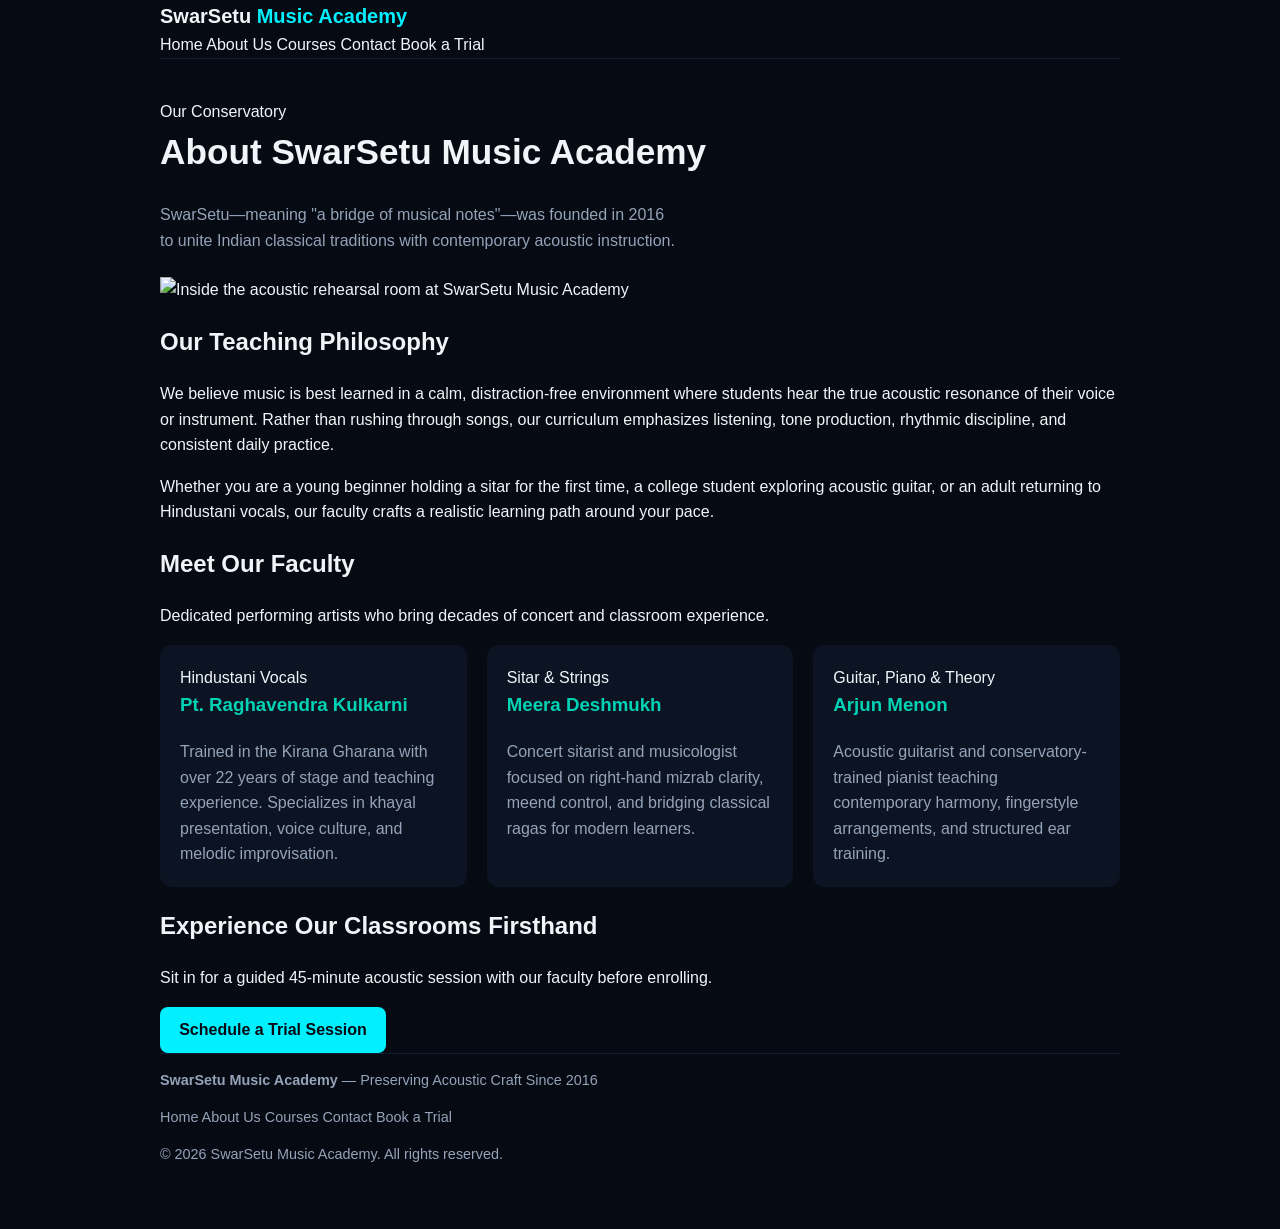
==== about.html @ fc927bda "Add about.html for Academy information" ====
<!DOCTYPE html>
<html lang="en">
<head>
  <meta charset="UTF-8">
  <meta name="viewport" content="width=device-width, initial-scale=1.0">
  <title>About Us | SwarSetu Music Academy</title>
  <link rel="stylesheet" href="style.css">
</head>
<body>

  <header class="site-header">
    <a href="index.html" class="brand">SwarSetu <span>Music Academy</span></a>
    <nav class="main-nav">
      <a href="index.html">Home</a>
      <a href="about.html" class="active">About Us</a>
      <a href="courses.html">Courses</a>
      <a href="contact.html">Contact</a>
      <a href="book-trial.html" class="nav-cta">Book a Trial</a>
    </nav>
  </header>

  <main>
    <section class="page-header">
      <span class="eyebrow">Our Conservatory</span>
      <h1>About SwarSetu Music Academy</h1>
      <p class="lead">
        SwarSetu—meaning "a bridge of musical notes"—was founded in 2016 to unite
        Indian classical traditions with contemporary acoustic instruction.
      </p>
    </section>

    <section class="content-section">
      <!--
        IMAGE PLACEHOLDER INSTRUCTIONS:
        This uses the same "academy.jpg" placed in your main project folder.
        If you want a second photo for this page, save another copyright-free image
        in the same folder and update src="academy.jpg" to your new filename.
      -->
      <img
        src="academy.jpg"
        alt="Inside the acoustic rehearsal room at SwarSetu Music Academy"
        class="feature-img"
      >

      <h2>Our Teaching Philosophy</h2>
      <p>
        We believe music is best learned in a calm, distraction-free environment where
        students hear the true acoustic resonance of their voice or instrument. Rather than
        rushing through songs, our curriculum emphasizes listening, tone production, rhythmic
        discipline, and consistent daily practice.
      </p>
      <p>
        Whether you are a young beginner holding a sitar for the first time, a college student
        exploring acoustic guitar, or an adult returning to Hindustani vocals, our faculty crafts
        a realistic learning path around your pace.
      </p>
    </section>

    <section class="content-section">
      <h2>Meet Our Faculty</h2>
      <p class="section-intro">
        Dedicated performing artists who bring decades of concert and classroom experience.
      </p>
      <section class="card-grid">
        <article class="card">
          <span class="badge">Hindustani Vocals</span>
          <h3>Pt. Raghavendra Kulkarni</h3>
          <p>
            Trained in the Kirana Gharana with over 22 years of stage and teaching experience.
            Specializes in khayal presentation, voice culture, and melodic improvisation.
          </p>
        </article>

        <article class="card">
          <span class="badge">Sitar &amp; Strings</span>
          <h3>Meera Deshmukh</h3>
          <p>
            Concert sitarist and musicologist focused on right-hand mizrab clarity, meend
            control, and bridging classical ragas for modern learners.
          </p>
        </article>

        <article class="card">
          <span class="badge">Guitar, Piano &amp; Theory</span>
          <h3>Arjun Menon</h3>
          <p>
            Acoustic guitarist and conservatory-trained pianist teaching contemporary harmony,
            fingerstyle arrangements, and structured ear training.
          </p>
        </article>
      </section>
    </section>

    <section class="cta-banner">
      <h2>Experience Our Classrooms Firsthand</h2>
      <p>
        Sit in for a guided 45-minute acoustic session with our faculty before enrolling.
      </p>
      <a href="book-trial.html" class="btn btn-primary">Schedule a Trial Session</a>
    </section>
  </main>

  <footer class="site-footer">
    <p><strong>SwarSetu Music Academy</strong> &mdash; Preserving Acoustic Craft Since 2016</p>
    <nav class="footer-nav">
      <a href="index.html">Home</a>
      <a href="about.html">About Us</a>
      <a href="courses.html">Courses</a>
      <a href="contact.html">Contact</a>
      <a href="book-trial.html">Book a Trial</a>
    </nav>
    <p class="copyright">&copy; 2026 SwarSetu Music Academy. All rights reserved.</p>
  </footer>

</body>
</html>
---- style.css ----
:root {
  --bg: #060a12;
  --surface: #0c1424;
  --surface-soft: #111d33;
  --cyan: #00f0ff;
  --aqua: #00d2b4;
  --text: #f1f5f9;
  --muted: #94a3b8;
  --radius: 12px;
}

html {
  scroll-behavior: smooth;
}

body {
  /* Layer a dark gradient over an optional copyright-free local image (studio-bg.jpg) */
  background-color: var(--bg);
  background-image:
    linear-gradient(180deg, rgba(6, 10, 18, 0.88), rgba(6, 10, 18, 0.96)),
    url("studio-bg.jpg");
  background-size: cover;
  background-position: center;
  background-attachment: fixed;
  color: var(--text);
  font-family: sans-serif;
  line-height: 1.6;
  margin: 0;
  padding: 0 1.25rem 3rem;
}

main,
.site-header,
.site-footer {
  max-width: 960px;
  margin-inline: auto;
}

a {
  color: inherit;
  text-decoration: none;
}

/* Flexbox for header and footer alignment */
.site-header {
  border-bottom: 1px solid var(--surface-soft);
  margin-bottom: 2.5rem;
}

.nav-row,
.footer-row,
.hero-buttons {
  display: flex;
  justify-content: space-between;
  align-items: center;
  flex-wrap: wrap;
  gap: 1rem;
  padding-block: 1rem;
}

.hero-buttons {
  justify-content: flex-start;
  padding-block: 0;
}

.nav-links {
  display: flex;
  align-items: center;
  flex-wrap: wrap;
  gap: 1.25rem;
}

.nav-links a:not(.btn),
.footer-link {
  color: var(--muted);
  transition: color 0.25s ease;
}

.nav-links a:not(.btn):hover,
.footer-link:hover {
  color: var(--cyan);
}

.brand {
  font-size: 1.25rem;
  font-weight: bold;
}

.brand span {
  color: var(--cyan);
}

/* Hero & Section Spacing */
.hero {
  background: var(--surface);
  padding: 2rem;
  border-radius: var(--radius);
  margin-bottom: 2.5rem;
}

.tag {
  color: var(--aqua);
  font-size: 0.85rem;
  font-weight: bold;
  text-transform: uppercase;
  margin-top: 0;
}

h1 {
  font-size: 2.2rem;
  line-height: 1.2;
  margin-top: 0.4rem;
}

h1 span {
  color: var(--cyan);
}

.lead {
  color: var(--muted);
  max-width: 58ch;
  margin-bottom: 1.5rem;
}

.section-box {
  margin-bottom: 2.5rem;
}

.section-box h2 {
  margin-bottom: 1rem;
}

/* CSS Grid for course cards */
.card-grid {
  display: grid;
  grid-template-columns: repeat(auto-fit, minmax(240px, 1fr));
  gap: 1.25rem;
}

.card {
  background: var(--surface);
  padding: 1.25rem;
  border-radius: var(--radius);
  transition: transform 0.25s ease, background 0.25s ease;
}

.card:hover {
  transform: translateY(-4px);
  background: var(--surface-soft);
}

.card h3 {
  margin-top: 0;
  color: var(--aqua);
}

.card p {
  color: var(--muted);
  margin-bottom: 0;
}

/* Course detail toggle inside each card */
.course-detail {
  margin-top: 0.9rem;
  padding-top: 0.75rem;
  border-top: 1px solid var(--surface-soft);
}

.course-detail summary {
  color: var(--cyan);
  font-size: 0.9rem;
}

/* Buttons with :hover and transition */
.btn,
.btn-outline {
  display: inline-block;
  padding: 0.65rem 1.2rem;
  border-radius: 8px;
  font-weight: bold;
  border: none;
  cursor: pointer;
  transition: transform 0.25s ease, background 0.25s ease, color 0.25s ease;
}

.btn {
  background: var(--cyan);
  color: var(--bg);
}

.btn:hover {
  background: var(--aqua);
  transform: translateY(-3px);
}

.btn-outline {
  background: var(--surface-soft);
  color: var(--text);
}

.btn-outline:hover {
  color: var(--cyan);
  transform: translateY(-3px);
}

/* FAQ <details> Accordions */
.faq-list {
  display: grid;
  gap: 0.9rem;
}

summary {
  font-weight: bold;
  cursor: pointer;
}

details p {
  margin-top: 0.7rem;
}

/* Trial Form */
.trial-form {
  display: grid;
  gap: 1rem;
  max-width: 520px;
}

.trial-form:hover {
  transform: none;
}

.field {
  display: grid;
  gap: 0.35rem;
}

label {
  font-size: 0.9rem;
  font-weight: bold;
}

input,
select {
  padding: 0.65rem 0.8rem;
  border-radius: 8px;
  border: 1px solid var(--surface-soft);
  background: var(--bg);
  color: var(--text);
  font-size: 0.95rem;
}

.site-footer {
  border-top: 1px solid var(--surface-soft);
  color: var(--muted);
  font-size: 0.9rem;
}
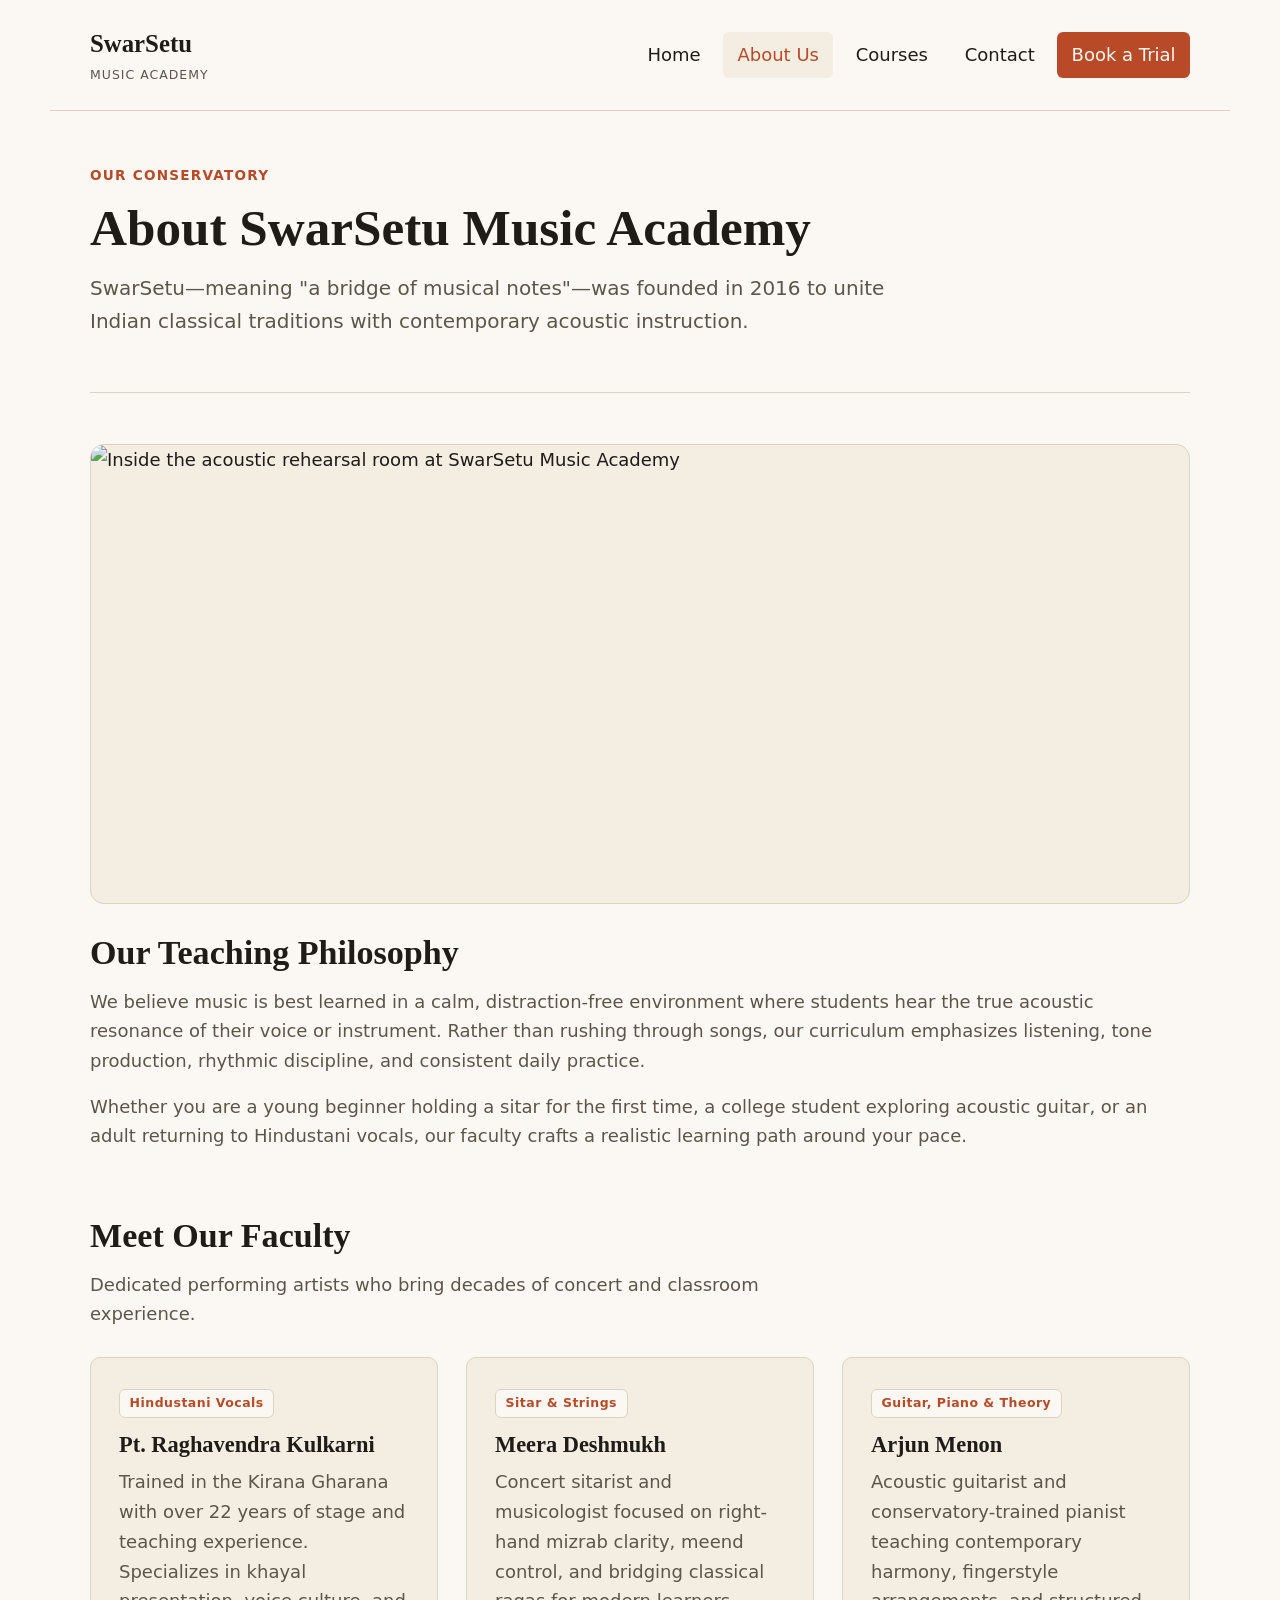
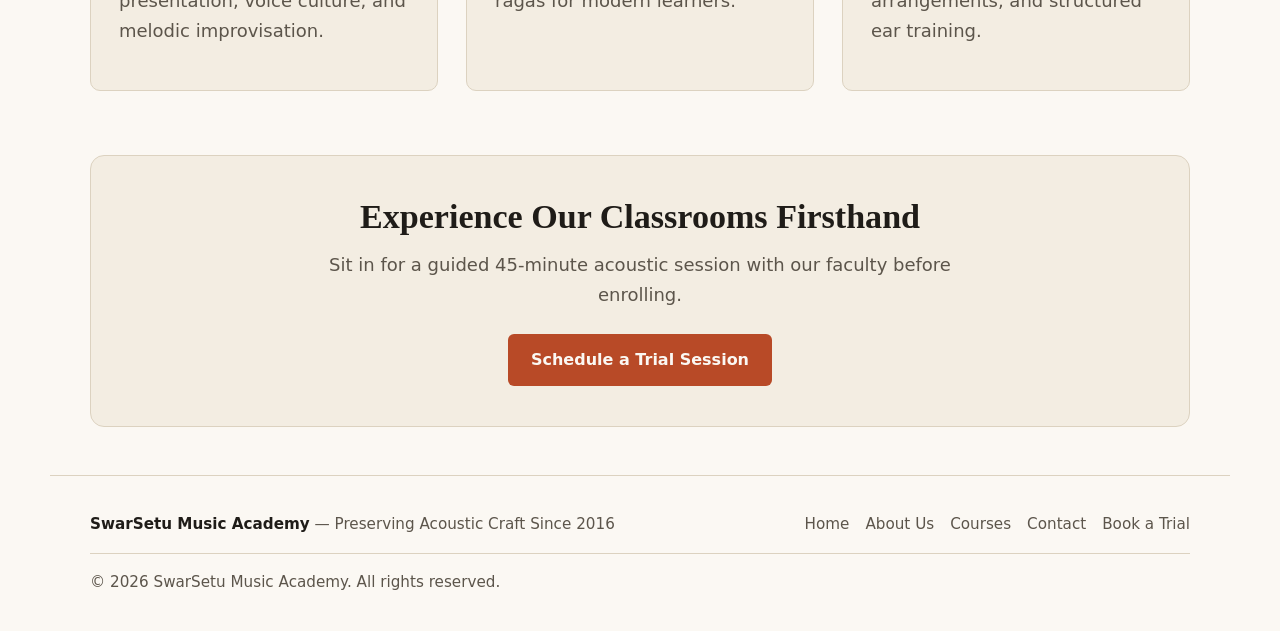
==== commit 463e0a34: "Change image source and clean up comments in about.html Updated image source to 'rehearsal-room.jpg'" ====
--- a/about.html
+++ b/about.html
@@ -30,14 +30,9 @@
     </section>
 
     <section class="content-section">
-      <!--
-        IMAGE PLACEHOLDER INSTRUCTIONS:
-        This uses the same "academy.jpg" placed in your main project folder.
-        If you want a second photo for this page, save another copyright-free image
-        in the same folder and update src="academy.jpg" to your new filename.
-      -->
+      
       <img
-        src="academy.jpg"
+        src="rehearsal-room.jpg.jpg"
         alt="Inside the acoustic rehearsal room at SwarSetu Music Academy"
         class="feature-img"
       >
--- a/style.css
+++ b/style.css
@@ -1,256 +1,521 @@
+/* =========================================================
+   SwarSetu Music Academy — Shared Stylesheet
+   Theme: Warm Acoustic Conservatory (Pure CSS3, Zero JS)
+   ========================================================= */
+
 :root {
-  --bg: #060a12;
-  --surface: #0c1424;
-  --surface-soft: #111d33;
-  --cyan: #00f0ff;
-  --aqua: #00d2b4;
-  --text: #f1f5f9;
-  --muted: #94a3b8;
-  --radius: 12px;
-}
-
-html {
-  scroll-behavior: smooth;
+  --bg-parchment: #fbf8f3;
+  --bg-sand: #f3ede2;
+  --text-charcoal: #1f1c18;
+  --text-muted: #5c554b;
+  --accent-terracotta: #b84a27;
+  --accent-terracotta-dark: #93381b;
+  --border-warm: #dcd2c0;
+  --radius-sm: 6px;
+  --radius-md: 10px;
+  --radius-lg: 14px;
+}
+
+/* Base Reset & Typography */
+*,
+*::before,
+*::after {
+  box-sizing: border-box;
 }
 
 body {
-  /* Layer a dark gradient over an optional copyright-free local image (studio-bg.jpg) */
-  background-color: var(--bg);
-  background-image:
-    linear-gradient(180deg, rgba(6, 10, 18, 0.88), rgba(6, 10, 18, 0.96)),
-    url("studio-bg.jpg");
-  background-size: cover;
-  background-position: center;
-  background-attachment: fixed;
-  color: var(--text);
-  font-family: sans-serif;
-  line-height: 1.6;
   margin: 0;
-  padding: 0 1.25rem 3rem;
-}
-
-main,
-.site-header,
-.site-footer {
-  max-width: 960px;
-  margin-inline: auto;
+  background-color: var(--bg-parchment);
+  color: var(--text-charcoal);
+  font-family: system-ui, -apple-system, "Segoe UI", Roboto, Helvetica, Arial, sans-serif;
+  font-size: clamp(1rem, 0.95rem + 0.25vw, 1.125rem);
+  line-height: 1.65;
+}
+
+h1,
+h2,
+h3 {
+  font-family: Georgia, "Times New Roman", serif;
+  font-weight: 700;
+  line-height: 1.25;
+  color: var(--text-charcoal);
+  margin-top: 0;
+}
+
+h1 {
+  font-size: clamp(2rem, 1.5rem + 2.4vw, 3.2rem);
+  margin-bottom: 0.75rem;
+}
+
+h2 {
+  font-size: clamp(1.5rem, 1.25rem + 1.1vw, 2.15rem);
+  margin-bottom: 0.75rem;
+}
+
+h3 {
+  font-size: clamp(1.2rem, 1.1rem + 0.4vw, 1.4rem);
+  margin-bottom: 0.5rem;
+}
+
+p {
+  margin-top: 0;
+  margin-bottom: 1rem;
+  color: var(--text-muted);
+}
+
+strong {
+  color: var(--text-charcoal);
 }
 
 a {
-  color: inherit;
+  color: var(--accent-terracotta);
   text-decoration: none;
-}
-
-/* Flexbox for header and footer alignment */
+  transition: color 0.2s ease, background-color 0.2s ease, border-color 0.2s ease;
+}
+
+a:hover {
+  color: var(--accent-terracotta-dark);
+}
+
+/* =========================================================
+   Header & Flexbox Navigation
+   ========================================================= */
 .site-header {
-  border-bottom: 1px solid var(--surface-soft);
-  margin-bottom: 2.5rem;
-}
-
-.nav-row,
-.footer-row,
-.hero-buttons {
+  max-width: 1180px;
+  margin: 0 auto;
+  padding: clamp(1rem, 2vw, 1.5rem) clamp(1rem, 4vw, 2.5rem);
+  border-bottom: 1px solid var(--border-warm);
   display: flex;
+  flex-wrap: wrap;
   justify-content: space-between;
   align-items: center;
+  gap: 1rem;
+}
+
+.brand {
+  font-family: Georgia, "Times New Roman", serif;
+  font-size: clamp(1.25rem, 1.1rem + 0.6vw, 1.55rem);
+  font-weight: 700;
+  color: var(--text-charcoal);
+}
+
+.brand span {
+  display: block;
+  font-family: system-ui, -apple-system, "Segoe UI", sans-serif;
+  font-size: 0.78rem;
+  font-weight: 500;
+  letter-spacing: 0.08em;
+  text-transform: uppercase;
+  color: var(--text-muted);
+}
+
+.brand:hover {
+  color: var(--accent-terracotta);
+}
+
+.main-nav {
+  display: flex;
+  flex-wrap: wrap;
+  align-items: center;
+  gap: 0.5rem;
+}
+
+.main-nav a {
+  padding: 0.5rem 0.9rem;
+  border-radius: var(--radius-sm);
+  color: var(--text-charcoal);
+  font-weight: 500;
+}
+
+.main-nav a:hover,
+.main-nav a.active {
+  background-color: var(--bg-sand);
+  color: var(--accent-terracotta);
+}
+
+.main-nav a.nav-cta {
+  background-color: var(--accent-terracotta);
+  color: #fbf8f3;
+}
+
+.main-nav a.nav-cta:hover,
+.main-nav a.nav-cta.active {
+  background-color: var(--accent-terracotta-dark);
+  color: #fbf8f3;
+}
+
+/* =========================================================
+   Main Layout & Sections
+   ========================================================= */
+main {
+  max-width: 1180px;
+  margin: 0 auto;
+  padding: clamp(1.5rem, 4vw, 3rem) clamp(1rem, 4vw, 2.5rem);
+}
+
+.hero,
+.page-header {
+  padding-bottom: clamp(1.5rem, 3vw, 2.5rem);
+  border-bottom: 1px solid var(--border-warm);
+  margin-bottom: clamp(2rem, 4vw, 3.25rem);
+}
+
+.eyebrow {
+  display: inline-block;
+  font-size: 0.85rem;
+  font-weight: 600;
+  letter-spacing: 0.09em;
+  text-transform: uppercase;
+  color: var(--accent-terracotta);
+  margin-bottom: 0.6rem;
+}
+
+.lead {
+  max-width: 65ch;
+  font-size: clamp(1.05rem, 1rem + 0.35vw, 1.25rem);
+  color: var(--text-muted);
+}
+
+.content-section {
+  margin-bottom: clamp(2.5rem, 5vw, 4rem);
+}
+
+.section-intro {
+  max-width: 62ch;
+  margin-bottom: 1.75rem;
+}
+
+/* =========================================================
+   Buttons & Flexbox Hero Actions
+   ========================================================= */
+.hero-actions {
+  display: flex;
+  flex-wrap: wrap;
+  gap: 0.9rem;
+  margin-top: 1.5rem;
+  margin-bottom: 2rem;
+}
+
+.btn {
+  display: inline-flex;
+  align-items: center;
+  justify-content: center;
+  padding: 0.75rem 1.4rem;
+  border-radius: var(--radius-sm);
+  font-size: 1rem;
+  font-weight: 600;
+  cursor: pointer;
+  border: 1px solid transparent;
+  transition: background-color 0.2s ease, color 0.2s ease, border-color 0.2s ease, transform 0.2s ease;
+}
+
+.btn-primary {
+  background-color: var(--accent-terracotta);
+  color: #fbf8f3;
+}
+
+.btn-primary:hover {
+  background-color: var(--accent-terracotta-dark);
+  color: #fbf8f3;
+  transform: translateY(-1px);
+}
+
+.btn-secondary {
+  background-color: var(--bg-sand);
+  color: var(--text-charcoal);
+  border-color: var(--border-warm);
+}
+
+.btn-secondary:hover {
+  background-color: #e9e0d0;
+  color: var(--text-charcoal);
+  transform: translateY(-1px);
+}
+
+/* =========================================================
+   Feature Image Sizing (academy.jpg)
+   HOW IMAGE SIZING WORKS WHEN YOU ADD "academy.jpg":
+   - width: 100% makes the image fill its container smoothly on any screen.
+   - aspect-ratio: 16 / 9 keeps a balanced widescreen proportion without distortion.
+   - max-height: 460px stops the photo from becoming overly tall on large monitors.
+   - object-fit: cover crops excess edges neatly instead of stretching the image.
+   - background-color + border show a clean warm frame even before the photo is added.
+   ========================================================= */
+.feature-img {
+  display: block;
+  width: 100%;
+  aspect-ratio: 16 / 9;
+  max-height: 460px;
+  object-fit: cover;
+  border-radius: var(--radius-lg);
+  border: 1px solid var(--border-warm);
+  background-color: var(--bg-sand);
+  margin-bottom: 1.75rem;
+}
+
+/* =========================================================
+   CSS Grid Cards
+   ========================================================= */
+.card-grid {
+  display: grid;
+  grid-template-columns: repeat(auto-fit, minmax(260px, 1fr));
+  gap: clamp(1rem, 2.5vw, 1.75rem);
+}
+
+.course-grid {
+  align-items: start;
+}
+
+.card {
+  background-color: var(--bg-sand);
+  border: 1px solid var(--border-warm);
+  border-radius: var(--radius-md);
+  padding: clamp(1.25rem, 2.5vw, 1.75rem);
+  transition: border-color 0.2s ease, transform 0.2s ease;
+}
+
+.card:hover {
+  border-color: var(--accent-terracotta);
+  transform: translateY(-2px);
+}
+
+.card h2 {
+  font-size: clamp(1.25rem, 1.15rem + 0.4vw, 1.45rem);
+}
+
+.badge {
+  display: inline-block;
+  font-size: 0.78rem;
+  font-weight: 600;
+  letter-spacing: 0.04em;
+  color: var(--accent-terracotta);
+  background-color: var(--bg-parchment);
+  border: 1px solid var(--border-warm);
+  border-radius: var(--radius-sm);
+  padding: 0.2rem 0.6rem;
+  margin-bottom: 0.85rem;
+}
+
+.course-meta {
+  font-size: 0.92rem;
+  padding-top: 0.5rem;
+  border-top: 1px solid var(--border-warm);
+}
+
+.card-link {
+  margin-bottom: 0;
+  font-weight: 600;
+}
+
+/* =========================================================
+   Expandable <details> Syllabus & FAQ Notes
+   ========================================================= */
+.syllabus-note {
+  margin-top: 1rem;
+  background-color: var(--bg-parchment);
+  border: 1px solid var(--border-warm);
+  border-radius: var(--radius-sm);
+  padding: 0.75rem 1rem;
+  transition: border-color 0.2s ease;
+}
+
+.syllabus-note:hover {
+  border-color: var(--accent-terracotta);
+}
+
+.syllabus-note summary {
+  font-weight: 600;
+  color: var(--accent-terracotta);
+  cursor: pointer;
+  padding: 0.25rem 0;
+  transition: color 0.2s ease;
+}
+
+.syllabus-note summary:hover {
+  color: var(--accent-terracotta-dark);
+}
+
+.syllabus-note p {
+  font-size: 0.95rem;
+  margin-top: 0.65rem;
+  margin-bottom: 0.35rem;
+}
+
+.faq-list .syllabus-note {
+  margin-top: 0;
+  margin-bottom: 0.9rem;
+}
+
+/* =========================================================
+   CTA Banner
+   ========================================================= */
+.cta-banner {
+  background-color: var(--bg-sand);
+  border: 1px solid var(--border-warm);
+  border-radius: var(--radius-lg);
+  padding: clamp(1.5rem, 3.5vw, 2.5rem);
+  text-align: center;
+}
+
+.cta-banner p {
+  max-width: 55ch;
+  margin-inline: auto;
+  margin-bottom: 1.5rem;
+}
+
+/* =========================================================
+   Trial Registration Form
+   ========================================================= */
+.trial-form {
+  max-width: 680px;
+  background-color: var(--bg-sand);
+  border: 1px solid var(--border-warm);
+  border-radius: var(--radius-lg);
+  padding: clamp(1.5rem, 3.5vw, 2.5rem);
+}
+
+.form-field {
+  margin-bottom: 1.25rem;
+}
+
+.form-field label {
+  display: block;
+  font-weight: 600;
+  color: var(--text-charcoal);
+  margin-bottom: 0.4rem;
+}
+
+.form-field input,
+.form-field select {
+  width: 100%;
+  padding: 0.75rem 0.9rem;
+  font-family: inherit;
+  font-size: 1rem;
+  color: var(--text-charcoal);
+  background-color: var(--bg-parchment);
+  border: 1px solid var(--border-warm);
+  border-radius: var(--radius-sm);
+  transition: border-color 0.2s ease;
+}
+
+.form-field input:hover,
+.form-field select:hover,
+.form-field input:focus,
+.form-field select:focus {
+  border-color: var(--accent-terracotta);
+  outline: 2px solid transparent;
+}
+
+.form-actions {
+  margin-top: 1.5rem;
+  margin-bottom: 0.75rem;
+}
+
+.form-note {
+  font-size: 0.9rem;
+  margin-bottom: 0;
+}
+
+/* =========================================================
+   Flexbox Footer Rows
+   ========================================================= */
+.site-footer {
+  max-width: 1180px;
+  margin: 0 auto;
+  padding: clamp(1.5rem, 3vw, 2.25rem) clamp(1rem, 4vw, 2.5rem);
+  border-top: 1px solid var(--border-warm);
+  display: flex;
+  flex-wrap: wrap;
+  justify-content: space-between;
+  align-items: center;
+  gap: 1rem 2rem;
+}
+
+.site-footer p {
+  margin: 0;
+  font-size: 0.95rem;
+}
+
+.footer-nav {
+  display: flex;
   flex-wrap: wrap;
   gap: 1rem;
-  padding-block: 1rem;
-}
-
-.hero-buttons {
-  justify-content: flex-start;
-  padding-block: 0;
-}
-
-.nav-links {
-  display: flex;
-  align-items: center;
-  flex-wrap: wrap;
-  gap: 1.25rem;
-}
-
-.nav-links a:not(.btn),
-.footer-link {
-  color: var(--muted);
-  transition: color 0.25s ease;
-}
-
-.nav-links a:not(.btn):hover,
-.footer-link:hover {
-  color: var(--cyan);
-}
-
-.brand {
-  font-size: 1.25rem;
-  font-weight: bold;
-}
-
-.brand span {
-  color: var(--cyan);
-}
-
-/* Hero & Section Spacing */
-.hero {
-  background: var(--surface);
-  padding: 2rem;
-  border-radius: var(--radius);
-  margin-bottom: 2.5rem;
-}
-
-.tag {
-  color: var(--aqua);
-  font-size: 0.85rem;
-  font-weight: bold;
-  text-transform: uppercase;
-  margin-top: 0;
-}
-
-h1 {
-  font-size: 2.2rem;
-  line-height: 1.2;
-  margin-top: 0.4rem;
-}
-
-h1 span {
-  color: var(--cyan);
-}
-
-.lead {
-  color: var(--muted);
-  max-width: 58ch;
-  margin-bottom: 1.5rem;
-}
-
-.section-box {
-  margin-bottom: 2.5rem;
-}
-
-.section-box h2 {
-  margin-bottom: 1rem;
-}
-
-/* CSS Grid for course cards */
-.card-grid {
-  display: grid;
-  grid-template-columns: repeat(auto-fit, minmax(240px, 1fr));
-  gap: 1.25rem;
-}
-
-.card {
-  background: var(--surface);
-  padding: 1.25rem;
-  border-radius: var(--radius);
-  transition: transform 0.25s ease, background 0.25s ease;
-}
-
-.card:hover {
-  transform: translateY(-4px);
-  background: var(--surface-soft);
-}
-
-.card h3 {
-  margin-top: 0;
-  color: var(--aqua);
-}
-
-.card p {
-  color: var(--muted);
-  margin-bottom: 0;
-}
-
-/* Course detail toggle inside each card */
-.course-detail {
-  margin-top: 0.9rem;
-  padding-top: 0.75rem;
-  border-top: 1px solid var(--surface-soft);
-}
-
-.course-detail summary {
-  color: var(--cyan);
-  font-size: 0.9rem;
-}
-
-/* Buttons with :hover and transition */
-.btn,
-.btn-outline {
-  display: inline-block;
-  padding: 0.65rem 1.2rem;
-  border-radius: 8px;
-  font-weight: bold;
-  border: none;
-  cursor: pointer;
-  transition: transform 0.25s ease, background 0.25s ease, color 0.25s ease;
-}
-
-.btn {
-  background: var(--cyan);
-  color: var(--bg);
-}
-
-.btn:hover {
-  background: var(--aqua);
-  transform: translateY(-3px);
-}
-
-.btn-outline {
-  background: var(--surface-soft);
-  color: var(--text);
-}
-
-.btn-outline:hover {
-  color: var(--cyan);
-  transform: translateY(-3px);
-}
-
-/* FAQ <details> Accordions */
-.faq-list {
-  display: grid;
-  gap: 0.9rem;
-}
-
-summary {
-  font-weight: bold;
-  cursor: pointer;
-}
-
-details p {
-  margin-top: 0.7rem;
-}
-
-/* Trial Form */
-.trial-form {
-  display: grid;
-  gap: 1rem;
-  max-width: 520px;
-}
-
-.trial-form:hover {
-  transform: none;
-}
-
-.field {
-  display: grid;
-  gap: 0.35rem;
-}
-
-label {
-  font-size: 0.9rem;
-  font-weight: bold;
-}
-
-input,
-select {
-  padding: 0.65rem 0.8rem;
-  border-radius: 8px;
-  border: 1px solid var(--surface-soft);
-  background: var(--bg);
-  color: var(--text);
+}
+
+.footer-nav a {
+  color: var(--text-muted);
   font-size: 0.95rem;
 }
 
-.site-footer {
-  border-top: 1px solid var(--surface-soft);
-  color: var(--muted);
-  font-size: 0.9rem;
-}
+.footer-nav a:hover {
+  color: var(--accent-terracotta);
+}
+
+.copyright {
+  width: 100%;
+  padding-top: 1rem;
+  border-top: 1px solid var(--border-warm);
+  font-size: 0.88rem;
+}
+
+/* =========================================================
+   Media Query: Mobile Screens (max-width: 720px)
+   ========================================================= */
+@media (max-width: 720px) {
+  .site-header {
+    flex-direction: column;
+    align-items: flex-start;
+  }
+
+  .main-nav {
+    width: 100%;
+  }
+
+  .hero-actions .btn,
+  .form-actions .btn {
+    width: 100%;
+  }
+
+  .site-footer {
+    flex-direction: column;
+    align-items: flex-start;
+  }
+}
+
+/* =========================================================
+   Media Query: Projectors & Interactive Smartboards (min-width: 1400px)
+   Ensures generous touch targets (min-height: 44px) and clear classroom readability.
+   ========================================================= */
+@media (min-width: 1400px) {
+  body {
+    font-size: 1.18rem;
+  }
+
+  .site-header,
+  main,
+  .site-footer {
+    max-width: 1360px;
+  }
+
+  .main-nav a,
+  .footer-nav a,
+  .btn,
+  .syllabus-note summary,
+  .form-field input,
+  .form-field select {
+    min-height: 44px;
+    display: inline-flex;
+    align-items: center;
+  }
+
+  .syllabus-note summary {
+    display: list-item;
+    padding-top: 0.65rem;
+    padding-bottom: 0.65rem;
+  }
+
+  .form-field input,
+  .form-field select {
+    display: block;
+  }
+}
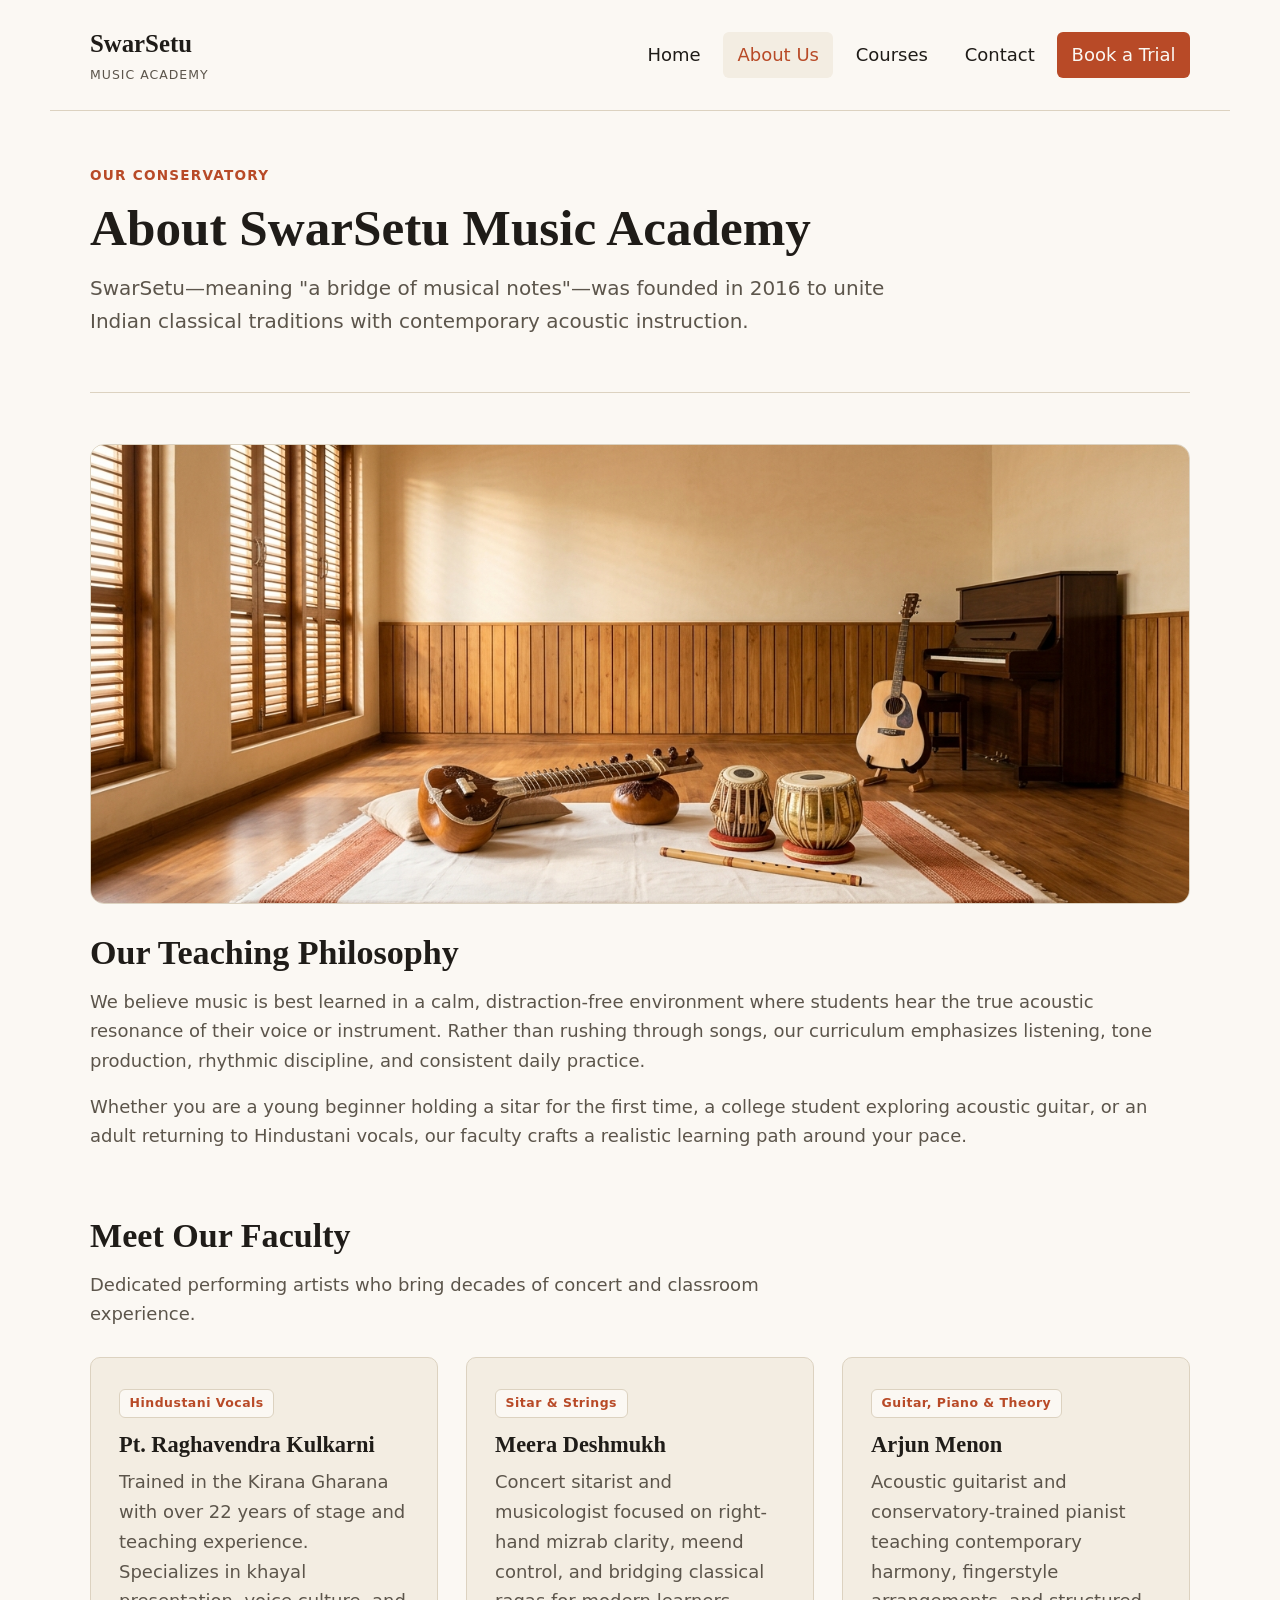
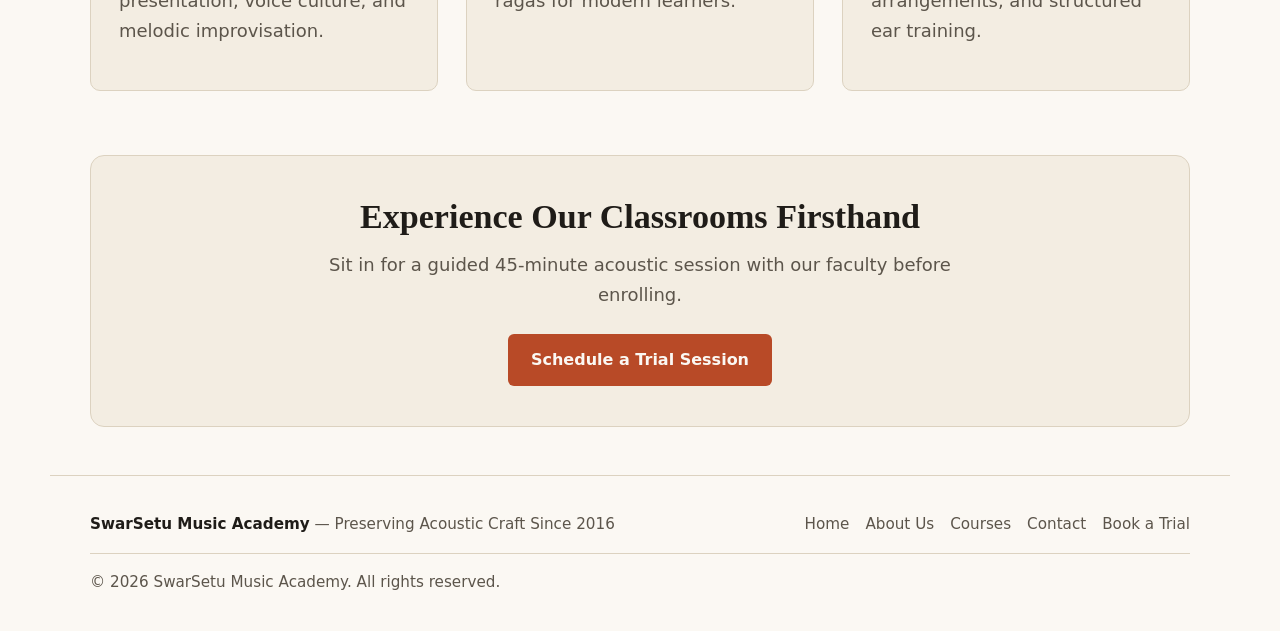
==== commit 429cea92: "Fix image source path in about.html" ====
--- a/about.html
+++ b/about.html
@@ -32,7 +32,7 @@
     <section class="content-section">
       
       <img
-        src="rehearsal-room.jpg.jpg"
+        src="rehearsal-room.jpg"
         alt="Inside the acoustic rehearsal room at SwarSetu Music Academy"
         class="feature-img"
       >
